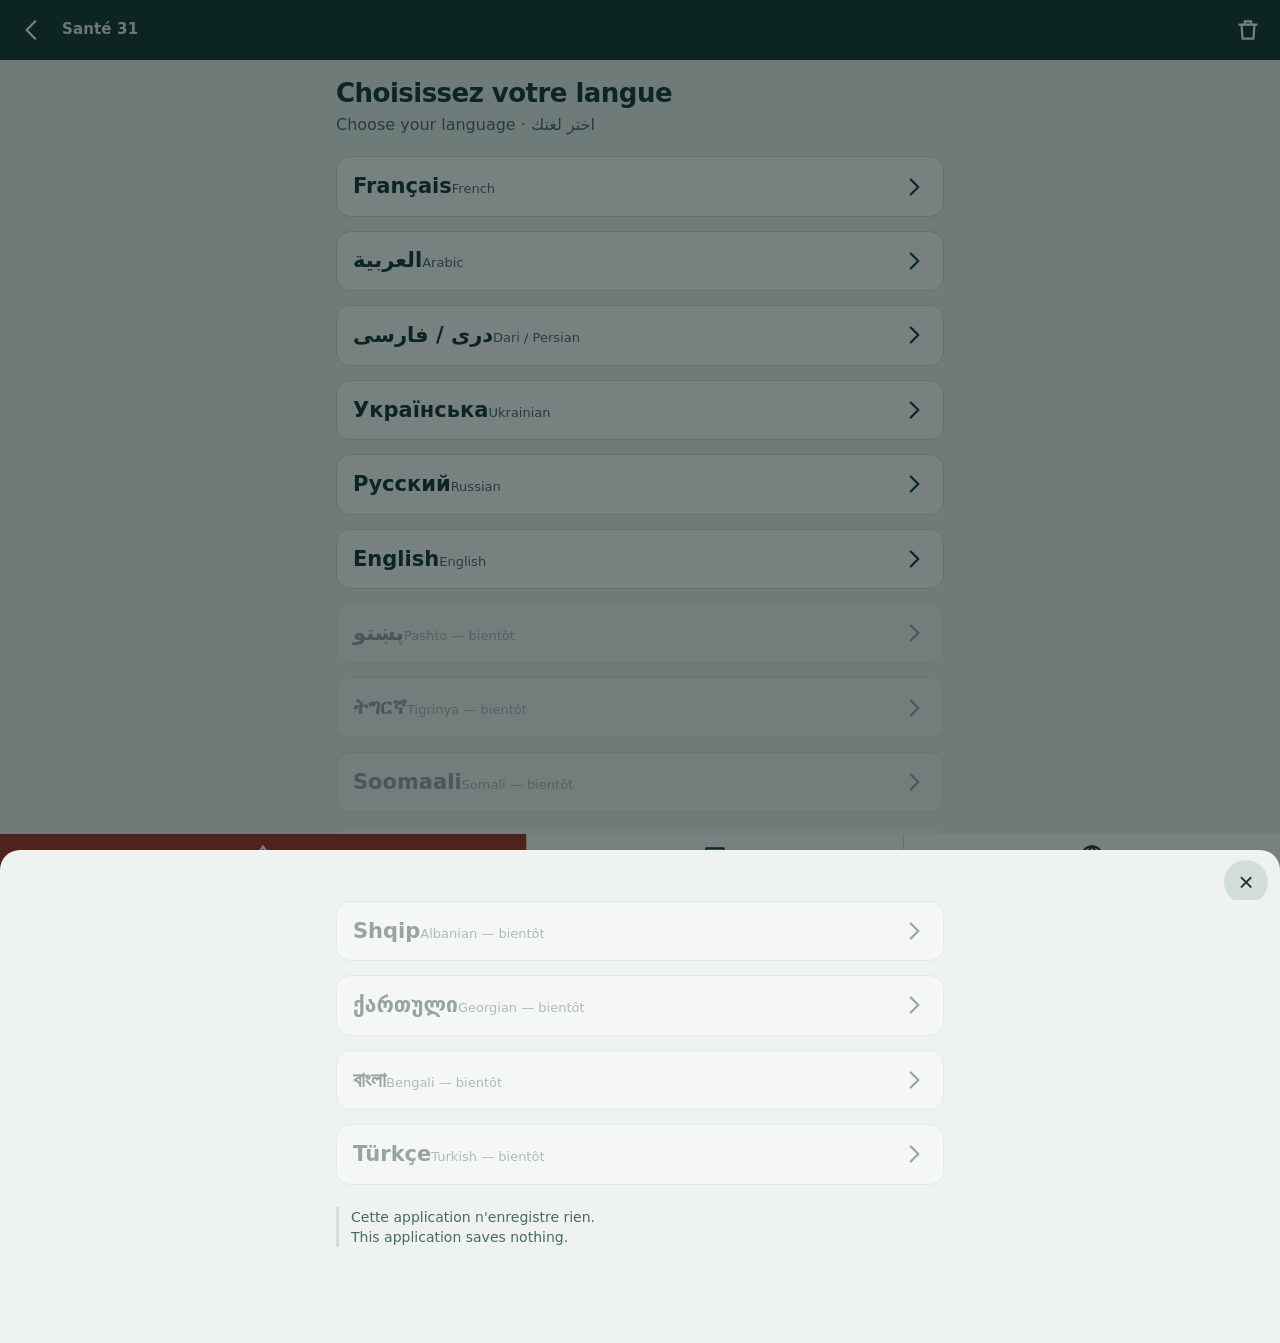
==== appli-sante-31/index.html @ e459b1e0 "Sante 31 v1" ====
<!DOCTYPE html>
<html lang="fr">
<head>
<meta charset="utf-8">
<meta name="viewport" content="width=device-width, initial-scale=1, viewport-fit=cover">
<meta name="theme-color" content="#12332F">
<title>Santé 31 — orientation</title>
<link rel="manifest" href="manifest.webmanifest">
<link rel="icon" href="icons/icon-192.png">
<link rel="stylesheet" href="styles.css">
</head>
<body>

<header id="topbar">
  <button id="btn-back" class="icon-btn" aria-label="Retour" hidden>
    <svg viewBox="0 0 24 24" aria-hidden="true"><path d="M15 4 7 12l8 8"/></svg>
  </button>
  <span id="crumb"></span>
  <button id="btn-reset" class="icon-btn" aria-label="Effacer et recommencer">
    <svg viewBox="0 0 24 24" aria-hidden="true"><path d="M4 7h16M9 7V4h6v3M6 7l1 13h10l1-13"/></svg>
  </button>
</header>

<main id="app" tabindex="-1"></main>

<nav id="dock">
  <button class="dock-btn dock-danger" data-open="urgence">
    <svg viewBox="0 0 24 24" aria-hidden="true"><path d="M12 3 2 20h20L12 3zM12 9v5M12 17v.5"/></svg>
    <span data-i18n="dock.urgence">Urgence</span>
  </button>
  <button class="dock-btn" data-open="phrases">
    <svg viewBox="0 0 24 24" aria-hidden="true"><path d="M4 5h16v11H9l-5 4V5z"/></svg>
    <span data-i18n="dock.phrases">Phrases</span>
  </button>
  <button class="dock-btn" data-open="langue">
    <svg viewBox="0 0 24 24" aria-hidden="true"><circle cx="12" cy="12" r="9"/><path d="M3 12h18M12 3c5 5 5 13 0 18M12 3C7 8 7 16 12 21"/></svg>
    <span data-i18n="dock.langue">Langue</span>
  </button>
</nav>

<div id="sheet" class="sheet" hidden>
  <div class="sheet-inner" role="dialog" aria-modal="true">
    <button id="sheet-close" class="sheet-close" aria-label="Fermer">&#215;</button>
    <div id="sheet-body"></div>
  </div>
</div>

<script src="app.js"></script>
</body>
</html>
---- appli-sante-31/styles.css ----
/* ============================================================
   Santé 31 — orientation des personnes allophones
   Palette : encre vert-pétrole, papier gris-vert, ambre d'action,
   brique d'urgence. Pas de webfont : les scripts arabe, cyrillique,
   guèze et devanagari doivent s'afficher avec la police système.
   ============================================================ */

:root{
  --papier:#EEF2F0;
  --papier-haut:#FFFFFF;
  --encre:#12332F;
  --encre-doux:#4A6A64;
  --ambre:#D98E1F;
  --ambre-clair:#FBEDD5;
  --brique:#A82F22;
  --brique-clair:#F8E4E1;
  --sauge:#5C8F7B;
  --trait:#D3DEDA;

  --r:14px;
  --tap:56px;
  --ui:system-ui,-apple-system,"Segoe UI",Roboto,"Noto Sans","Noto Sans Arabic","Noto Sans Ethiopic",sans-serif;
  --gap:14px;
}

*{box-sizing:border-box;-webkit-tap-highlight-color:transparent}
html,body{margin:0;padding:0}
body{
  font-family:var(--ui);
  background:var(--papier);
  color:var(--encre);
  font-size:18px;
  line-height:1.45;
  padding-bottom:calc(78px + env(safe-area-inset-bottom));
  overflow-wrap:break-word;
}
body[dir="rtl"]{direction:rtl}

svg{width:26px;height:26px;fill:none;stroke:currentColor;stroke-width:2;stroke-linecap:round;stroke-linejoin:round}

/* ---------- barre haute ---------- */
#topbar{
  position:sticky;top:0;z-index:20;
  display:flex;align-items:center;gap:8px;
  padding:calc(8px + env(safe-area-inset-top)) 10px 8px;
  background:var(--encre);color:#fff;
}
#crumb{flex:1;font-size:15px;font-weight:600;letter-spacing:.01em;opacity:.9}
.icon-btn{
  min-width:44px;min-height:44px;
  display:grid;place-items:center;
  background:transparent;border:0;color:inherit;border-radius:10px;cursor:pointer;
}
.icon-btn:active{background:rgba(255,255,255,.15)}
body[dir="rtl"] #btn-back svg{transform:scaleX(-1)}

/* ---------- contenu ---------- */
#app{padding:18px 16px 8px;max-width:640px;margin:0 auto;outline:none}

h1{font-size:26px;line-height:1.2;font-weight:800;letter-spacing:-.02em;margin:0 0 4px}
h2{font-size:20px;font-weight:700;margin:26px 0 10px}
.sub{color:var(--encre-doux);font-size:16px;margin:0 0 20px}

/* La signature de l'appli : chaque titre porte sa version française
   sous la version traduite, pour pouvoir montrer l'écran au soignant. */
.fr-echo{
  display:block;font-size:14px;font-weight:600;color:var(--sauge);
  letter-spacing:.02em;margin-top:2px;direction:ltr;text-align:start;
}
body[dir="rtl"] .fr-echo{text-align:right}

/* ---------- grilles de choix ---------- */
.grid{display:grid;gap:var(--gap)}
.grid-2{grid-template-columns:repeat(2,1fr)}

.choice{
  display:flex;align-items:center;gap:14px;
  width:100%;min-height:var(--tap);
  padding:14px 16px;
  background:var(--papier-haut);border:1.5px solid var(--trait);border-radius:var(--r);
  font:inherit;color:inherit;text-align:start;cursor:pointer;
}
.choice:active{border-color:var(--ambre);background:var(--ambre-clair)}
.choice:focus-visible{outline:3px solid var(--ambre);outline-offset:2px}
.choice .lead{font-size:19px;font-weight:700;display:block}
.choice .echo{font-size:13px;color:var(--encre-doux);display:block;direction:ltr}
body[dir="rtl"] .choice .echo{text-align:right}
.choice .pic{
  flex:0 0 46px;height:46px;border-radius:12px;
  display:grid;place-items:center;background:var(--papier);color:var(--sauge);
}
.choice .pic svg{width:26px;height:26px}
.choice.tall{flex-direction:column;align-items:flex-start;justify-content:center;min-height:104px;gap:8px}

.langue-btn{justify-content:space-between}
.langue-btn .nom{font-size:21px;font-weight:700}
.langue-btn .lat{font-size:13px;color:var(--encre-doux);direction:ltr}
.langue-btn[disabled]{opacity:.4}

/* ---------- fiches structures ---------- */
.carte{
  background:var(--papier-haut);border:1.5px solid var(--trait);border-radius:var(--r);
  padding:16px;margin-bottom:var(--gap);
}
.carte h3{margin:0 0 2px;font-size:19px;font-weight:700;direction:ltr;text-align:start}
.carte .adr{margin:0 0 10px;color:var(--encre-doux);font-size:15px;direction:ltr;text-align:start}
.tags{display:flex;flex-wrap:wrap;gap:6px;margin:10px 0 0}
.tag{
  font-size:13px;font-weight:600;padding:5px 10px;border-radius:999px;
  background:var(--papier);color:var(--encre-doux);
}
.tag.oui{background:#E4F0EA;color:#2C6B51}
.tag.attention{background:var(--ambre-clair);color:#8A5A08}

.actions{display:flex;gap:10px;margin-top:14px;flex-wrap:wrap}
.btn{
  flex:1 1 auto;min-height:50px;min-width:130px;
  display:inline-flex;align-items:center;justify-content:center;gap:8px;
  padding:0 16px;border-radius:12px;border:0;
  font:inherit;font-weight:700;cursor:pointer;text-decoration:none;
  background:var(--encre);color:#fff;
}
.btn.ghost{background:transparent;border:1.5px solid var(--trait);color:var(--encre)}
.btn.danger{background:var(--brique);color:#fff}
.btn svg{width:22px;height:22px}

/* ---------- dock bas ---------- */
#dock{
  position:fixed;left:0;right:0;bottom:0;z-index:30;
  display:grid;grid-template-columns:1.4fr 1fr 1fr;gap:1px;
  background:var(--trait);
  padding-bottom:env(safe-area-inset-bottom);
}
.dock-btn{
  min-height:66px;border:0;background:var(--papier-haut);
  display:flex;flex-direction:column;align-items:center;justify-content:center;gap:3px;
  font:inherit;font-size:13px;font-weight:700;color:var(--encre);cursor:pointer;
}
.dock-btn:active{background:var(--papier)}
.dock-danger{background:var(--brique);color:#fff}
.dock-danger:active{background:#8C251A}

/* ---------- panneau (urgence / phrases / langue) ---------- */
.sheet{position:fixed;inset:0;z-index:40;background:rgba(9,26,24,.55);display:flex;align-items:flex-end}
.sheet-inner{
  background:var(--papier);width:100%;max-height:88vh;overflow-y:auto;
  border-radius:20px 20px 0 0;padding:22px 16px calc(28px + env(safe-area-inset-bottom));
  position:relative;
}
.sheet-close{
  position:absolute;inset-inline-end:12px;top:10px;
  width:44px;height:44px;border:0;border-radius:50%;
  background:var(--trait);font-size:26px;line-height:1;color:var(--encre);cursor:pointer;
}

.urgence-ligne{
  display:flex;align-items:center;gap:14px;
  background:var(--papier-haut);border:1.5px solid var(--trait);border-inline-start:6px solid var(--brique);
  border-radius:var(--r);padding:14px 16px;margin-bottom:10px;text-decoration:none;color:inherit;
}
.urgence-ligne .num{font-size:30px;font-weight:800;letter-spacing:-.02em;direction:ltr}
.urgence-ligne .quoi{font-size:15px;font-weight:600}
.urgence-ligne .quoi small{display:block;font-weight:500;color:var(--encre-doux);direction:ltr;text-align:start}

.phrase{
  background:var(--papier-haut);border:1.5px solid var(--trait);border-radius:var(--r);
  padding:14px 16px;margin-bottom:10px;
}
.phrase .pt{font-size:18px;font-weight:700}
.phrase .pf{margin-top:6px;font-size:17px;color:var(--brique);direction:ltr;text-align:start;font-weight:600}

.note{
  font-size:14px;color:var(--encre-doux);
  border-inline-start:3px solid var(--trait);padding-inline-start:12px;margin:22px 0 10px;
}
.maj{font-size:13px;color:var(--encre-doux);text-align:center;margin:24px 0 4px}

@media (prefers-reduced-motion:no-preference){
  #app>*{animation:rise .22s ease-out both}
}
@keyframes rise{from{opacity:0;transform:translateY(8px)}to{opacity:1;transform:none}}

@media (min-width:520px){ .grid-2{grid-template-columns:repeat(3,1fr)} }
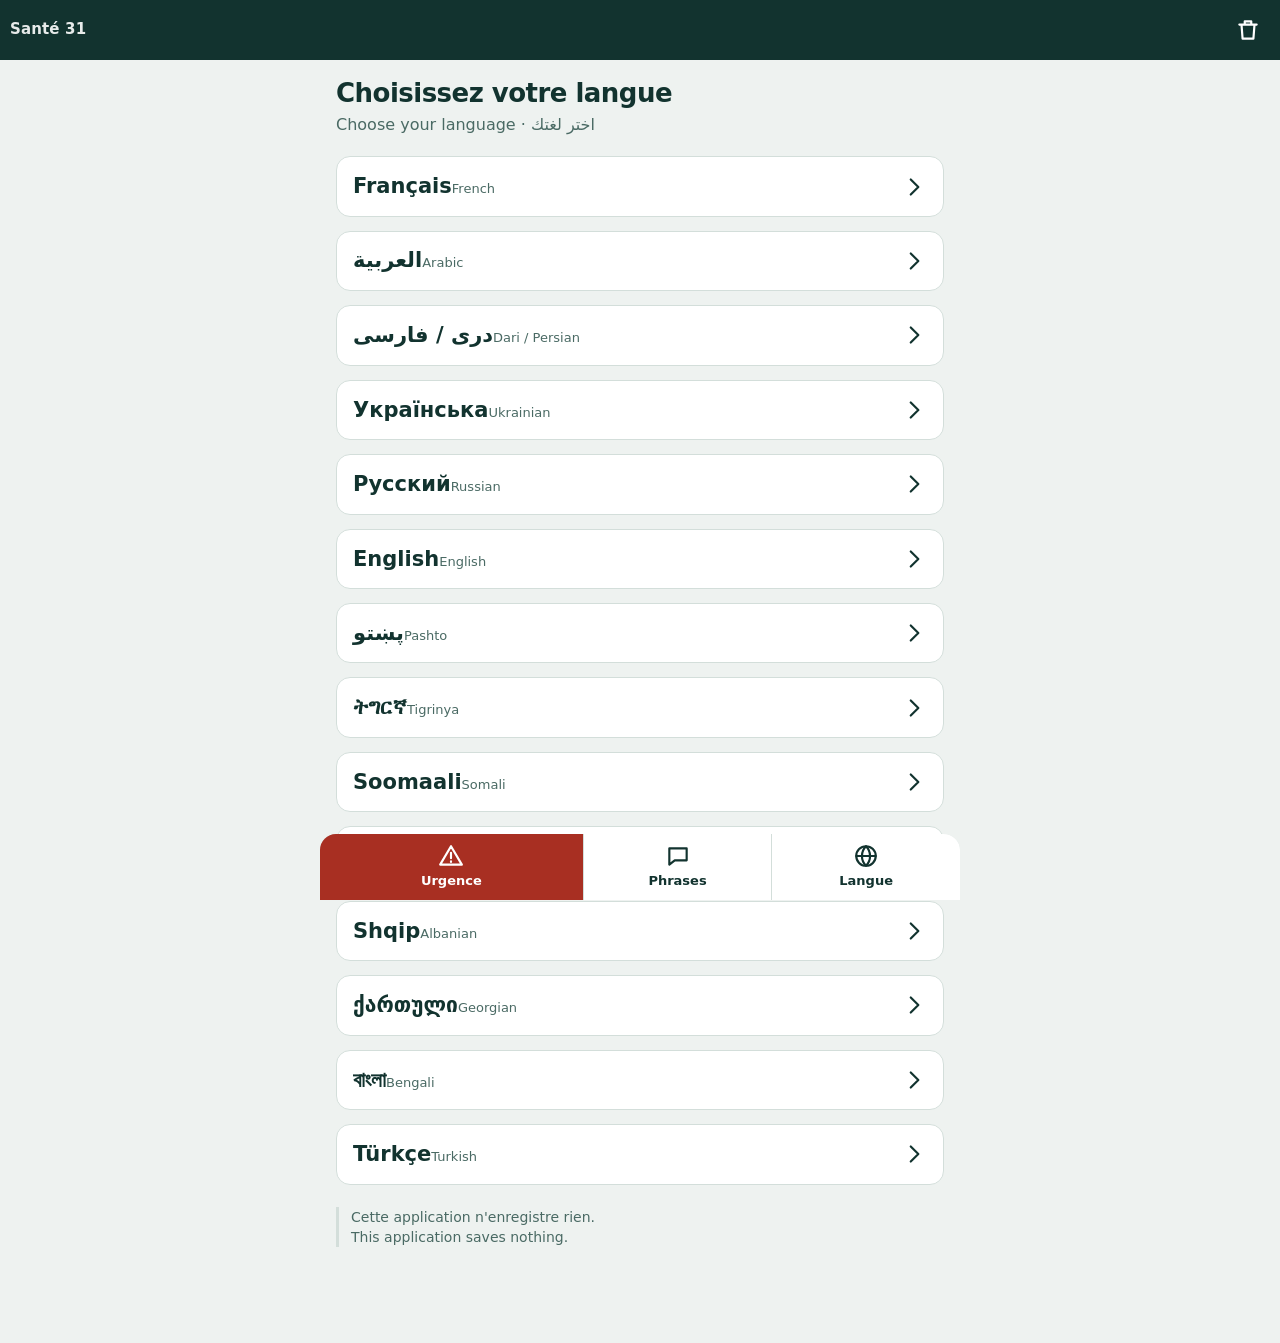
==== commit 68ffe928: "v2 : 14 langues, parcours droits, annuaire FINESS" ====
--- a/appli-sante-31/index.html
+++ b/appli-sante-31/index.html
@@ -7,7 +7,7 @@
 <title>Santé 31 — orientation</title>
 <link rel="manifest" href="manifest.webmanifest">
 <link rel="icon" href="icons/icon-192.png">
-<link rel="stylesheet" href="styles.css">
+<link rel="stylesheet" href="styles.css?v=3">
 </head>
 <body>
 
@@ -38,13 +38,13 @@
   </button>
 </nav>
 
-<div id="sheet" class="sheet" hidden>
+<div id="sheet" class="sheet">
   <div class="sheet-inner" role="dialog" aria-modal="true">
     <button id="sheet-close" class="sheet-close" aria-label="Fermer">&#215;</button>
     <div id="sheet-body"></div>
   </div>
 </div>
 
-<script src="app.js"></script>
+<script src="app.js?v=3"></script>
 </body>
 </html>
--- a/appli-sante-31/styles.css
+++ b/appli-sante-31/styles.css
@@ -24,6 +24,8 @@
 }
 
 *{box-sizing:border-box;-webkit-tap-highlight-color:transparent}
+/* L attribut hidden doit toujours gagner sur les display: des regles ci-dessous */
+[hidden]{display:none !important}
 html,body{margin:0;padding:0}
 body{
   font-family:var(--ui);
@@ -56,6 +58,11 @@
 
 /* ---------- contenu ---------- */
 #app{padding:18px 16px 8px;max-width:640px;margin:0 auto;outline:none}
+#topbar>*{max-width:none}
+@media (min-width:700px){
+  #dock{max-width:640px;margin:0 auto;border-radius:16px 16px 0 0;overflow:hidden}
+  .sheet-inner{max-width:640px;margin:0 auto;border-radius:20px 20px 0 0}
+}
 
 h1{font-size:26px;line-height:1.2;font-weight:800;letter-spacing:-.02em;margin:0 0 4px}
 h2{font-size:20px;font-weight:700;margin:26px 0 10px}
@@ -141,7 +148,8 @@
 .dock-danger:active{background:#8C251A}
 
 /* ---------- panneau (urgence / phrases / langue) ---------- */
-.sheet{position:fixed;inset:0;z-index:40;background:rgba(9,26,24,.55);display:flex;align-items:flex-end}
+.sheet{display:none}
+.sheet.ouvert{position:fixed;inset:0;z-index:40;background:rgba(9,26,24,.55);display:flex;align-items:flex-end}
 .sheet-inner{
   background:var(--papier);width:100%;max-height:88vh;overflow-y:auto;
   border-radius:20px 20px 0 0;padding:22px 16px calc(28px + env(safe-area-inset-bottom));
